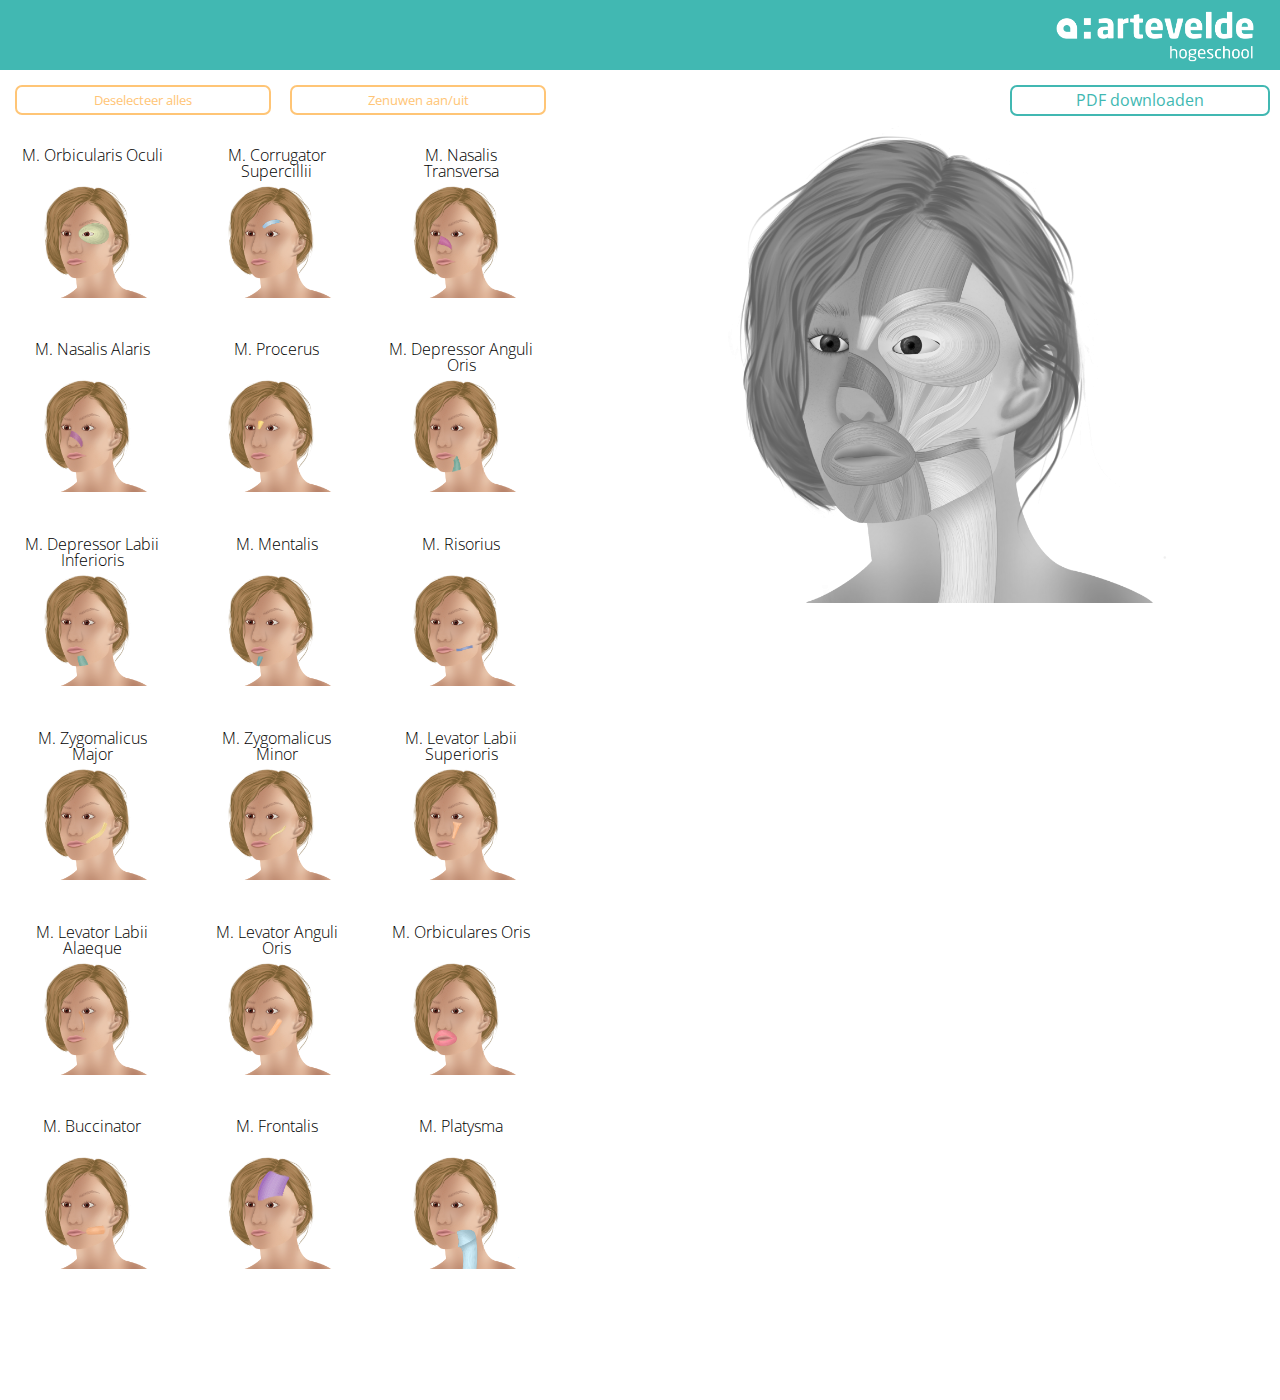
==== index.html @ 973026a9 "initial commit" ====
<!DOCTYPE html>
<html>

<head>
    <meta charset="utf-8">
    <meta name="description" content="tekst" />
    <title>Anatomie van het gezicht</title>
    <link rel="stylesheet" type="text/css" href="css/reset.css">
    <link rel="stylesheet" type="text/css" href="css/styles.css">
    <link rel="icon" href="favicon.ico">
    <meta name="viewport" content="width=device-width, initial-scale=1">


</head>

<body>
    <div class="header">
        <img src="images/artevelde.png">
    </div>
    <div class="sechead">
        <button onclick="shownavigation()" class="shownav">Selecteer een spier</button>
        <button onclick="showimage()" class="showim">bekijk afbeelding</button>
        <button onclick="toggleoff(this)" class="deskonly">Deselecteer alles</button>
        <button onclick="shownerve()" class="deskonly">Zenuwen aan/uit</button>
        <a href="files/anatomiegezicht.pdf" download="Anatomiegezicht.pdf" class="download">PDF downloaden</a>
    </div>
    <div class="wrapper">

        <input type="checkbox" id="orbicularisoculi" value="orbicularisoculi">
        <label class="fig" for="orbicularisoculi">
            <img src="images/Versie_6.png">
            <img src="images/orbicularisoculi.png">
            <p>M.&nbsp;Orbicularis Oculi</p>
        </label>

        <input type="checkbox" id="corrugator" value="corrugator">
        <label class="fig" for="corrugator">
            <img src="images/Versie_6.png">
            <img src="images/corrugatorsuper.png">
            <p>M.&nbsp;Corrugator Supercillii</p>
        </label>

        <input type="checkbox" id="nasalistransvera" value="nasalistransvera">
        <label class="fig" for="nasalistransvera">
            <img src="images/Versie_6.png">
            <img src="images/nasalistransversa.png">
            <p>M.&nbsp;Nasalis Transversa</p>
        </label>

        <input type="checkbox" id="nasalisalaris" value="nasalisalaris">
        <label class="fig" for="nasalisalaris">
            <img src="images/Versie_6.png">
            <img src="images/nasalisalaris.png">
            <p>M.&nbsp;Nasalis Alaris</p>
        </label>

        <input type="checkbox" id="procerus" value="procerus">
        <label class="fig" for="procerus">
            <img src="images/Versie_6.png">
            <img src="images/procerus.png">
            <p>M.&nbsp;Procerus</p>
        </label>

        <input type="checkbox" id="depresooranguli" value="depresooranguli">
        <label class="fig" for="depresooranguli">
            <img src="images/Versie_6.png">
            <img src="images/depressoranguli.png">
            <p>M.&nbsp;Depressor&nbsp;Anguli Oris</p>
        </label>

        <input type="checkbox" id="depressorlabii" value="depressorlabii">
        <label class="fig" for="depressorlabii">
            <img src="images/Versie_6.png">
            <img src="images/depressorlabii.png">
            <p>M.&nbsp;Depressor&nbsp;Labii Inferioris</p>
        </label>

        <input type="checkbox" id="mentalis" value="mentalis">
        <label class="fig" for="mentalis">
            <img src="images/Versie_6.png">
            <img src="images/mentalis.png">
            <p>M.&nbsp;Mentalis</p>
        </label>

        <input type="checkbox" id="risorius" value="risorius">
        <label class="fig" for="risorius">
            <img src="images/Versie_6.png">
            <img src="images/risorius.png">
            <p>M.&nbsp;Risorius</p>
        </label>

        <input type="checkbox" id="zygomalicusmajor" value="zygomalicusmajor">
        <label class="fig" for="zygomalicusmajor">
            <img src="images/Versie_6.png">
            <img src="images/zygomalicusmajor.png">
            <p>M.&nbsp;Zygomalicus Major</p>
        </label>

        <input type="checkbox" id="zygomalicusminor" value="zygomalicusminor">
        <label class="fig" for="zygomalicusminor">
            <img src="images/Versie_6.png">
            <img src="images/zygomalicus.png">
            <p>M.&nbsp;Zygomalicus Minor</p>
        </label>

        <input type="checkbox" id="levatorlabiisup" value="levatorlabiisup">
        <label class="fig" for="levatorlabiisup">
            <img src="images/Versie_6.png">
            <img src="images/levatorlabiisup.png">
            <p>M.&nbsp;Levator&nbsp;Labii Superioris</p>
        </label>


        <input type="checkbox" id="levatorlabiialae" value="levatorlabiialae">
        <label class="fig" for="levatorlabiialae">
            <img src="images/Versie_6.png">
            <img src="images/levatorlabiialae.png">
            <p>M.&nbsp;Levator&nbsp;Labii Alaeque</p>
        </label>

        <input type="checkbox" id="levatoranguli" value="levatoranguli">
        <label class="fig" for="levatoranguli">
            <img src="images/Versie_6.png">
            <img src="images/levatorangulioris.png">
            <p>M.&nbsp;Levator&nbsp;Anguli Oris</p>
        </label>

        <input type="checkbox" id="orbicularisoris" value="orbicularisoris">
        <label class="fig" for="orbicularisoris">
            <img src="images/Versie_6.png">
            <img src="images/orbicularesoris.png">
            <p>M.&nbsp;Orbiculares Oris</p>
        </label>

        <input type="checkbox" id="buccinator" value="buccinator">
        <label class="fig" for="buccinator">
            <img src="images/Versie_6.png">
            <img src="images/buccinator.png">
            <p>M.&nbsp;Buccinator</p>
        </label>

        <input type="checkbox" id="frontalis" value="frontalis">
        <label class="fig" for="frontalis">
            <img src="images/Versie_6.png">
            <img src="images/frontalis.png">
            <p>M.&nbsp;Frontalis</p>
        </label>

        <input type="checkbox" id="platysma2" value="platysma2">
        <label class="fig" for="platysma2">
            <img src="images/Versie_6.png">
            <img src="images/platysma2.png">
            <p>M.&nbsp;Platysma</p>
        </label>

    

        <div id="middle" class="clearfix">
            <figure>
                <img class="im1" src="images/Versie_6.png">
                <img class="im2" src="images/buccinator.png">
                <img class="im3" src="images/levatorangulioris.png">
                <img class="im4" src="images/zygomalicus.png">
                <img class="im5" src="images/zygomalicusmajor.png">
                <img class="im7" src="images/platysma2.png">
                <img class="im8" src="images/risorius.png">
                <img class="im9" src="images/nasalistransversa.png">
                <img class="im10" src="images/nasalisalaris.png">
                <img class="im11" src="images/frontalis.png">
                <img class="im12" src="images/mentalis.png">
                <img class="im13" src="images/depressorlabii.png">
                <img class="im14" src="images/depressoranguli.png">
                <img class="im15" src="images/levatorlabiisup.png">
                <img class="im16" src="images/levatorlabiialae.png">
                <img class="im17" src="images/procerus.png">
                <img class="im18" src="images/corrugatorsuper.png">
                <img class="im19" src="images/orbicularisoculi.png">
                <img class="im20" src="images/orbicularesoris.png">
                <img class="im21 pijl" src="images/Buccinator.gif">
                <img class="im22 pijl" src="images/levatorangulioris.gif">
                <img class="im23 pijl" src="images/zygomalicusminor.gif">
                <img class="im24 pijl" src="images/zygomalicusmajor.gif">
                <img class="im25 pijl" src="images/Platysma.gif">
                <img class="im26 pijl" src="images/risorius.gif">
                <img class="im27 pijl" src="images/nasalistransversa.gif">
                <img class="im28 pijl" src="images/nasalisalaris.gif">
                <img class="im29 pijl" src="images/frontalis.gif">
                <img class="im30 pijl" src="images/mentalis.gif">
                <img class="im31 pijl" src="images/depressorlabiiinferioris.gif">
                <img class="im32 pijl" src="images/depressorangulioris.gif">
                <img class="im33 pijl" src="images/levatorlabiisuperioris.gif">
                <img class="im34 pijl" src="images/levatorlabiialaeque.gif">
                <img class="im35 pijl" src="images/procerus.gif">
                <img class="im36 pijl" src="images/corrugator.gif">
                <img class="im37 pijl" src="images/orbicularisoculi.gif">
                <img class="im38 pijl" src="images/orbicularesoris.gif">
                <img class="im40" src="images/haar.png">
                <img class="im42" src="images/zenuwen.png">
            </figure>
            <div class="tekst buccinator">
                <h2>M. Buccinator</h2>
                <p>Zorgt voor spanning in de wang, drukt de wang tegen de tanden; trekt de mondhoek lichtjes naar opzij.</p>
            </div>
            <div class="tekst levatoranguli">
                <h2>M. Levator Anguli Oris</h2>
                <p>Trekt de mondhoek naar boven; vormt mee de neus-lipplooi. </p>
            </div>
            <div class="tekst zygomalicusminor">
                <h2>M. Zygomalicus Minor</h2>
                <p>Trekt de bovenlip naar opzij en omhoog
                    (= glimlach).
                </p>
            </div>
            <div class="tekst zygomalicusmajor">
                <h2>M. Zygomalicus Major</h2>
                <p>Trekt de mondhoek naar opzij en omhoog
                    (= glimlach).
                </p>
            </div>

            <div class="tekst platysma2">
                <h2>M. Platysma</h2>
                <p>Trekt onderlip en mondhoek naar beneden. Vormt bij samentrekken plooien in de hals. </p>
            </div>
            <div class="tekst risorius">
                <h2>M. Risorius</h2>
                <p>Trekt de mondhoek naar opzij.</p>
            </div>
            <div class="tekst nasalistransvera">
                <h2>M. Nasalis Transversa</h2>
                <p>Drukt de neusopening dicht.</p>
            </div>
            <div class="tekst nasalisalaris">
                <h2>M. Nasalis Alaris</h2>
                <p>Trekt de neusvleugel open; opent het neusgat.</p>
            </div>
            <div class="tekst frontalis">
                <h2>M. Frontalis</h2>
                <p>Trekt de wenkbrauw en het voorhoofd op.
                    Vormt bij samentrekken rimpels op het voorhoofd.
                </p>
            </div>
            <div class="tekst mentalis">
                <h2>M. Mentalis</h2>
                <p>Beweegt de onderlip naar boven en naar voor (=pruillip); vormt bij samentrekken kuiltjes in de kin. </p>
            </div>
            <div class="tekst depressorlabii">
                <h2>M. Depressor Labii Inferioris</h2>
                <p>Trekt de onderlip naar beneden en opzij.</p>
            </div>
            <div class="tekst depresooranguli">
                <h2>M. Depressor Anguli Oris</h2>
                <p>Trekt de mondhoek naar beneden en opzij.</p>
            </div>
            <div class="tekst levatorlabiisup">
                <h2>M. Levator Labii Superioris</h2>
                <p>Trekt de bovenlip naar boven; vormt mee de neus-lipplooi.</p>
            </div>
            <div class="tekst levatorlabiialae">
                <h2>M. Levator Labii Alaeque</h2>
                <p>Trekt de bovenlip en neusvleugels naar boven; verruimt de neusopening.</p>
            </div>
            <div class="tekst procerus">
                <h2>M. Procerus</h2>
                <p>Trekt de binnenzijde van de wenkbrauw naar beneden (= fronsen). </p>
            </div>
            <div class="tekst corrugator">
                <h2>M. Corrugator Supercillii</h2>
                <p>Trekt het middendeel van de wenkbrauw naar het midden en naar beneden toe
                    (= fronsen).
                </p>
            </div>
            <div class="tekst orbicularisoculi">
                <h2>M. Orbicularis Oculi</h2>
                <p>Sluit het oog; opent het traanzakje</p>
            </div>
            <div class="tekst orbicularisoris">
                <h2>M. Orbiculares Oris</h2>
                <p>Sluit de lippen; beweegt de boven- en onderlip naar voor (= tuiten).</p>
            </div>
            
        </div>
        
    </div>
    
    <script src="js/main.js"></script>
</body>

</html>
---- css/styles.css ----
@import url('https://fonts.googleapis.com/css2?family=Open+Sans:wght@300;500&display=swap');

* {
    font-family: 'Open Sans', sans-serif;
    overflow-x: hidden;

}

label p {
    font-size: 1em;
    font-weight: lighter;
    overflow-y: hidden;
    height: 30%;
}

input[type="checkbox"] {
    position: absolute;
    visibility: hidden;
}

label {
    width: 18%;
    height: 9vw;
    position: relative;
    float: left;
    padding: 3%;
    text-align: center
}

label img {
    width: 80%;
    position: absolute;
    padding-top: -0px;
    left: 10%;
}
h2{
    border-top-right-radius: 10px;
    border-top-left-radius: 10px;
    
}

#middle figure img {
    filter: grayscale(100)
}

.wrapper {
    width: 45vw;
}

#middle figure {
    position: relative;
    right: 10%;
    z-index: -2;
    top: 0% !important;
    height: 50vw;
}

.sechead {
    width: 100%;
    margin-bottom: 20px;
}

label {
    overflow: hidden;
    border: 3px solid white;
    cursor: pointer;
    border-radius: 15px;
    transition: transform 0.2s ease;
}

.header img {
    float: right;
    width: 250px;
    padding-right: 15px;
    margin-top: -30px
}

label img {
    transition: all 0.2s ease;
}

label:hover img {
    transform: scale(1.1);
    z-index: 10;
}

#middle img[style*="filter: grayscale(100%)"] {
    opacity: 0.2;
}

#middle {
    width: 45%;
    overflow: hidden;
    position: absolute;
    right: 0;
    top: 3%;
}

#middle figure img {
    width: 100%;
    position: absolute;
}

.header {
    background: #41B8B2;
    width: 100%;
    padding: 15px;
    z-index: 999;
    height: 40px
}

button,
a.download {
    height: 30px;
    background: white;
    color: #FFC576;
    border: 2px solid #FFC576;
    border-radius: 7px;
    transition: all 0.3s ease;
    width: 20%;
    margin-left: 15px;
    cursor: pointer;
    text-decoration: none;
    text-align: center;
    z-index: 9999999;
    overflow-y: hidden;
    margin-top: 15px;
}

button:hover {
    background: #FFC576;
    color: black;
}

.wrapper {
    margin-top: 20px;
}

.fig:hover ~ #middle figure img {
    opacity: 0.3;
    filter: grayscale(100)
}

#middle figure img {
    transition: all 0.2s ease;
}

input:checked + label {
    background: #FFC576
}

label[for="buccinator"]:hover ~ #middle figure .im2,
input[value="buccinator"]:focus ~ #middle figure .im2 {
    opacity: 0.75;
    filter: grayscale(0);
    z-index: 8;
}

label[for="levatoranguli"]:hover ~ #middle figure .im3,
input[value="levatoranguli"]:focus ~ #middle figure .im3 {
    opacity: 0.75;
    filter: grayscale(0);
    z-index: 8;
}

label[for="zygomalicusminor"]:hover ~ #middle figure .im4,
input[value="zygomalicusminor"]:focus ~ #middle figure .im4 {
    opacity: 0.75;
    filter: grayscale(0);
    z-index: 8;
}

label[for="zygomalicusmajor"]:hover ~ #middle figure .im5,
input[value="zygomalicusmajor"]:focus ~ #middle figure .im5 {
    opacity: 0.75;
    filter: grayscale(0);
    z-index: 8;
}

label[for="platysma2"]:hover ~ #middle figure .im7,
label[for="platysma2"]:hover ~ #middle figure .im6,
input[value="platysma2"]:focus ~ #middle figure .im7,
input[value="platysma2"]:focus ~ #middle figure .im6 {
    opacity: 0.75;
    filter: grayscale(0);
    z-index: 8;
}

label[for="risorius"]:hover ~ #middle figure .im8,
input[value="risorius"]:focus ~ #middle figure .im8 {
    opacity: 0.75;
    filter: grayscale(0);
    z-index: 8;
}

label[for="nasalistransvera"]:hover ~ #middle figure .im9,
input[value="nasalistransvera"]:focus ~ #middle figure .im9 {
    opacity: 0.75;
    filter: grayscale(0);
    z-index: 8;
}

label[for="nasalisalaris"]:hover ~ #middle figure .im10,
input[value="nasalisalaris"]:focus ~ #middle figure .im10 {
    opacity: 0.75;
    filter: grayscale(0);
    z-index: 8;
}

label[for="frontalis"]:hover ~ #middle figure .im11,
input[value="frontalis"]:focus ~ #middle figure .im11 {
    opacity: 0.75;
    filter: grayscale(0);
    z-index: 8;
}

label[for="mentalis"]:hover ~ #middle figure .im12,
input[value="mentalis"]:focus ~ #middle figure .im12 {
    opacity: 0.75;
    filter: grayscale(0);
    z-index: 8;
}

label[for="depressorlabii"]:hover ~ #middle figure .im13,
input[value="depressorlabii"]:focus ~ #middle figure .im13 {
    opacity: 0.75;
    filter: grayscale(0);
    z-index: 8;
}

label[for="depresooranguli"]:hover ~ #middle figure .im14,
input[value="depresooranguli"]:focus ~ #middle figure .im14 {
    opacity: 0.75;
    filter: grayscale(0);
    z-index: 8;
}

label[for="musculusdep"]:hover ~ #middle figure .im211,
input[value="musculusdep"]:focus ~ #middle figure .im211 {
    opacity: 0.6;
    filter: grayscale(0);
    z-index: 8;
}

label[for="levatorlabiisup"]:hover ~ #middle figure .im15,
input[value="levatorlabiisup"]:focus ~ #middle figure .im15 {
    opacity: 0.6;
    filter: grayscale(0);
    z-index: 8;
}

label[for="levatorlabiialae"]:hover ~ #middle figure .im16,
input[value="levatorlabiialae"]:focus ~ #middle figure .im16 {
    opacity: 0.75;
    filter: grayscale(0);
    z-index: 8;
}

label[for="procerus"]:hover ~ #middle figure .im17,
input[value="procerus"]:focus ~ #middle figure .im17 {
    opacity: 0.75;
    filter: grayscale(0);
    z-index: 8;
}

label[for="corrugator"]:hover ~ #middle figure .im18,
input[value="corrugator"]:focus ~ #middle figure .im18 {
    opacity: 0.75;
    filter: grayscale(0);
    z-index: 8;
}

label[for="orbicularisoculi"]:hover ~ #middle figure .im19,
input[value="orbicularisoculi"]:focus ~ #middle figure .im19 {
    opacity: 0.75;
    filter: grayscale(0);
    z-index: 8;
}

label[for="orbicularisoris"]:hover ~ #middle figure .im20,
input[value="orbicularisoris"]:focus ~ #middle figure .im20 {
    opacity: 0.75;
    filter: grayscale(0);
    z-index: 8;
}

.pijl {
    display: none;
    z-index: 88
}

input[value="buccinator"]:checked ~ #middle figure .im2 {
    opacity: 1 !important;
    z-index: 8 !important;
    filter: grayscale(0) !important;
}

input[value="buccinator"]:checked ~ #middle figure .im21 {
    display: block;
}

input[value="levatoranguli"]:checked ~ #middle figure .im3 {
    opacity: 1 !important;
    z-index: 8 !important;
    filter: grayscale(0) !important;
}

input[value="levatoranguli"]:checked ~ #middle figure .im22 {
    display: block
}

input[value="zygomalicusminor"]:checked ~ #middle figure .im4 {
    opacity: 1 !important;
    z-index: 8 !important;
    filter: grayscale(0) !important;
}

input[value="zygomalicusminor"]:checked ~ #middle figure .im23 {
    display: block
}

input[value="zygomalicusmajor"]:checked ~ #middle figure .im5 {
    opacity: 1 !important;
    z-index: 8 !important;
    filter: grayscale(0) !important;
}

input[value="musculusdep"]:checked ~ #middle figure .im211 {
    opacity: 1 !important;
    z-index: 8 !important;
    filter: grayscale(0) !important;
}

input[value="zygomalicusmajor"]:checked ~ #middle figure .im24 {
    display: block
}

input[value="musculusdep"]:checked ~ #middle figure .im39 {
    display: block
}

input[value="platysma2"]:checked ~ #middle figure .im7,
input[value="platysma2"]:checked ~ #middle figure .im6 {
    opacity: 1 !important;
    z-index: 8 !important;
    filter: grayscale(0) !important;
}

input[value="platysma2"]:checked ~ #middle figure .im25 {
    display: block
}

input[value="risorius"]:checked ~ #middle figure .im8 {
    opacity: 1 !important;
    z-index: 8 !important;
    filter: grayscale(0) !important;
}

input[value="risorius"]:checked ~ #middle figure .im26 {
    display: block
}

input[value="nasalistransvera"]:checked ~ #middle figure .im9 {
    opacity: 1 !important;
    z-index: 8 !important;
    filter: grayscale(0) !important;
}

input[value="nasalistransvera"]:checked ~ #middle figure .im27 {
    display: block
}

input[value="nasalisalaris"]:checked ~ #middle figure .im10 {
    opacity: 1 !important;
    z-index: 8 !important;
    filter: grayscale(0) !important;
}

input[value="nasalisalaris"]:checked ~ #middle figure .im28 {
    display: block
}

input[value="frontalis"]:checked ~ #middle figure .im11 {
    opacity: 1 !important;
    z-index: 8 !important;
    filter: grayscale(0) !important;
}

input[value="frontalis"]:checked ~ #middle figure .im29 {
    display: block
}

input[value="mentalis"]:checked ~ #middle figure .im12 {
    opacity: 1 !important;
    z-index: 8 !important;
    filter: grayscale(0) !important;
}

input[value="mentalis"]:checked ~ #middle figure .im30 {
    display: block
}

input[value="depressorlabii"]:checked ~ #middle figure .im13 {
    opacity: 1 !important;
    z-index: 8 !important;
    filter: grayscale(0) !important;
}

input[value="depressorlabii"]:checked ~ #middle figure .im31 {
    display: block
}

input[value="depresooranguli"]:checked ~ #middle figure .im14 {
    opacity: 1 !important;
    z-index: 8 !important;
    filter: grayscale(0) !important;
}

input[value="depresooranguli"]:checked ~ #middle figure .im32 {
    display: block
}

input[value="levatorlabiisup"]:checked ~ #middle figure .im15 {
    opacity: 1 !important;
    z-index: 8 !important;
    filter: grayscale(0) !important;
}

input[value="levatorlabiisup"]:checked ~ #middle figure .im33 {
    display: block
}

input[value="levatorlabiialae"]:checked ~ #middle figure .im16 {
    opacity: 1 !important;
    z-index: 8 !important;
    filter: grayscale(0) !important;
}

input[value="levatorlabiialae"]:checked ~ #middle figure .im34 {
    display: block
}

input[value="procerus"]:checked ~ #middle figure .im17 {
    opacity: 1 !important;
    z-index: 8 !important;
    filter: grayscale(0) !important;
}

input[value="procerus"]:checked ~ #middle figure .im35 {
    display: block
}

input[value="corrugator"]:checked ~ #middle figure .im18 {
    opacity: 1 !important;
    z-index: 8 !important;
    filter: grayscale(0) !important;
}

input[value="corrugator"]:checked ~ #middle figure .im36 {
    display: block
}

input[value="orbicularisoculi"]:checked ~ #middle figure .im19 {
    opacity: 1 !important;
    z-index: 8 !important;
    filter: grayscale(0) !important;
}

input[value="orbicularisoculi"]:checked ~ #middle figure .im37 {
    display: block
}

input[value="orbicularisoris"]:checked ~ #middle figure .im20 {
    opacity: 1 !important;
    z-index: 8 !important;
    filter: grayscale(0) !important;
}

.im42 {
    display: none;
}

input[value="orbicularisoris"]:checked ~ #middle figure .im38 {
    display: block
}

.download {
    color: #41B8B2 !important;
    border-color: #41B8B2 !important;
    float: right;
    position: absolute;
    right: 10px;
    width: 15%;
    padding-top: 5px;
    padding-bottom: 22px;
    height: 0px !important;

}

.download:hover {
    color: black !important;
    background: #41B8B2 !important;
}

.tekst {
    width: 80%;
    display: block;
    position: relative;
    top: 90%;
    float: left;
    line-height: 1.3;
    background: white;
    margin-bottom: 20px;
    margin: 20px;
    display: none;
    border-radius: 15px;
    border: 2px solid #FFC576;
}

h2 {
    font-size: 2em;
    font-weight: lighter;
    padding-bottom: 20px;
    background: #FFC576;
    color: #777;
    padding: 20px;
}

.tekst p {
    padding: 20px;
}

input[value="buccinator"]:checked ~ #middle .buccinator {
    display: block;
}

input[value="levatoranguli"]:checked ~ #middle .levatoranguli {
    display: block;
}

input[value="zygomalicusminor"]:checked ~ #middle .zygomalicusminor {
    display: block;
}

input[value="zygomalicusmajor"]:checked ~ #middle .zygomalicusmajor {
    display: block;
}

input[value="platysma"]:checked ~ #middle .platysma {
    display: block;
}

input[value="platysma2"]:checked ~ #middle .platysma2 {
    display: block;
}

input[value="risorius"]:checked ~ #middle .risorius {
    display: block;
}

input[value="nasalistransvera"]:checked ~ #middle .nasalistransvera {
    display: block;
}

input[value="nasalisalaris"]:checked ~ #middle .nasalisalaris {
    display: block;
}

input[value="frontalis"]:checked ~ #middle .frontalis {
    display: block;
}

input[value="mentalis"]:checked ~ #middle .mentalis {
    display: block;
}

input[value="depressorlabii"]:checked ~ #middle .depressorlabii {
    display: block;
}

input[value="depresooranguli"]:checked ~ #middle .depresooranguli {
    display: block;
}

input[value="levatorlabiisup"]:checked ~ #middle .levatorlabiisup {
    display: block;
}

input[value="levatorlabiialae"]:checked ~ #middle .levatorlabiialae {
    display: block;
}

input[value="procerus"]:checked ~ #middle .procerus {
    display: block;
}

input[value="corrugator"]:checked ~ #middle .corrugator {
    display: block;
}

input[value="orbicularisoculi"]:checked ~ #middle .orbicularisoculi {
    display: block;
}

input[value="orbicularisoris"]:checked ~ #middle .orbicularisoris {
    display: block;
}

input[value="musculusdep"]:checked ~ #middle .musculusdep {
    display: block;
}

.shownav,
.showim {
    display: none;
}
@media only screen and (max-width: 1500px) {
    label{
        width: 25%;
        height: 12vw;
    }
    
}
label p{
    margin-top: -8px;
}
@media only screen and (max-width: 1000px) {
    label{
        width: 40%;
    }
    label img{
        width: 66%;
    }
}
@media only screen and (max-width: 800px) {
    * {
        overflow: visible;
    }

    .header img {
        float: right;
        width: 250px;
        padding-right: 15px
    }

    button,
    a.download {
        width: 90%;
        display: block;
        float: none;
        left: 0px;
        margin-bottom: 4px;
        margin-top: 4px;
    }
    #middle{
        top: -2%;
        overflow: none;
    }
    .deskonly,
    a {
        display: none;
    }

    .wrapper {
        background: white;
        width: 100%;
        min-height: 100vh;
        position: absolute;
        left: -100%;
        transition: all 0.2s ease;
    }

    #middle {
        width: 100%;
        z-index: -5;
        display: block;
        left: 100%;
        transition: all 0.2s ease;
    }

    .tekst {
        width: 85%
    }

    .shownav {
        display: inline;
    }
    label img{
        width: 90%;
        margin-top: 8px;
    }
    label p{
        overflow: visible;
    }
    label{
        width: 40%;
        height: 39vw;
        
    }
    #middle figure{
        height: 50vh;
    }
    
}
footer{
    width: 100%;
    padding: 20px;
    background-color: #41B8B2;
    position: absolute;
    bottom: 0
}
footer{
        width: 100%;
        left: 0
        
    }
    .wrapper, #middle{
    padding-bottom: 100px
}


@media only screen and (min-width: 800px) {

    .shownav,
    .showim {
        display: none;
    }
}

.clearfix:after {
    visibility: hidden;
    display: block;
    font-size: 0;
    content: " ";
    clear: both;
    height: 0;
}

.clearfix {
    display: inline-block;
}

/* start commented backslash hack \*/
* html .clearfix {
    height: 1%;
}

.clearfix {
    display: block;
}
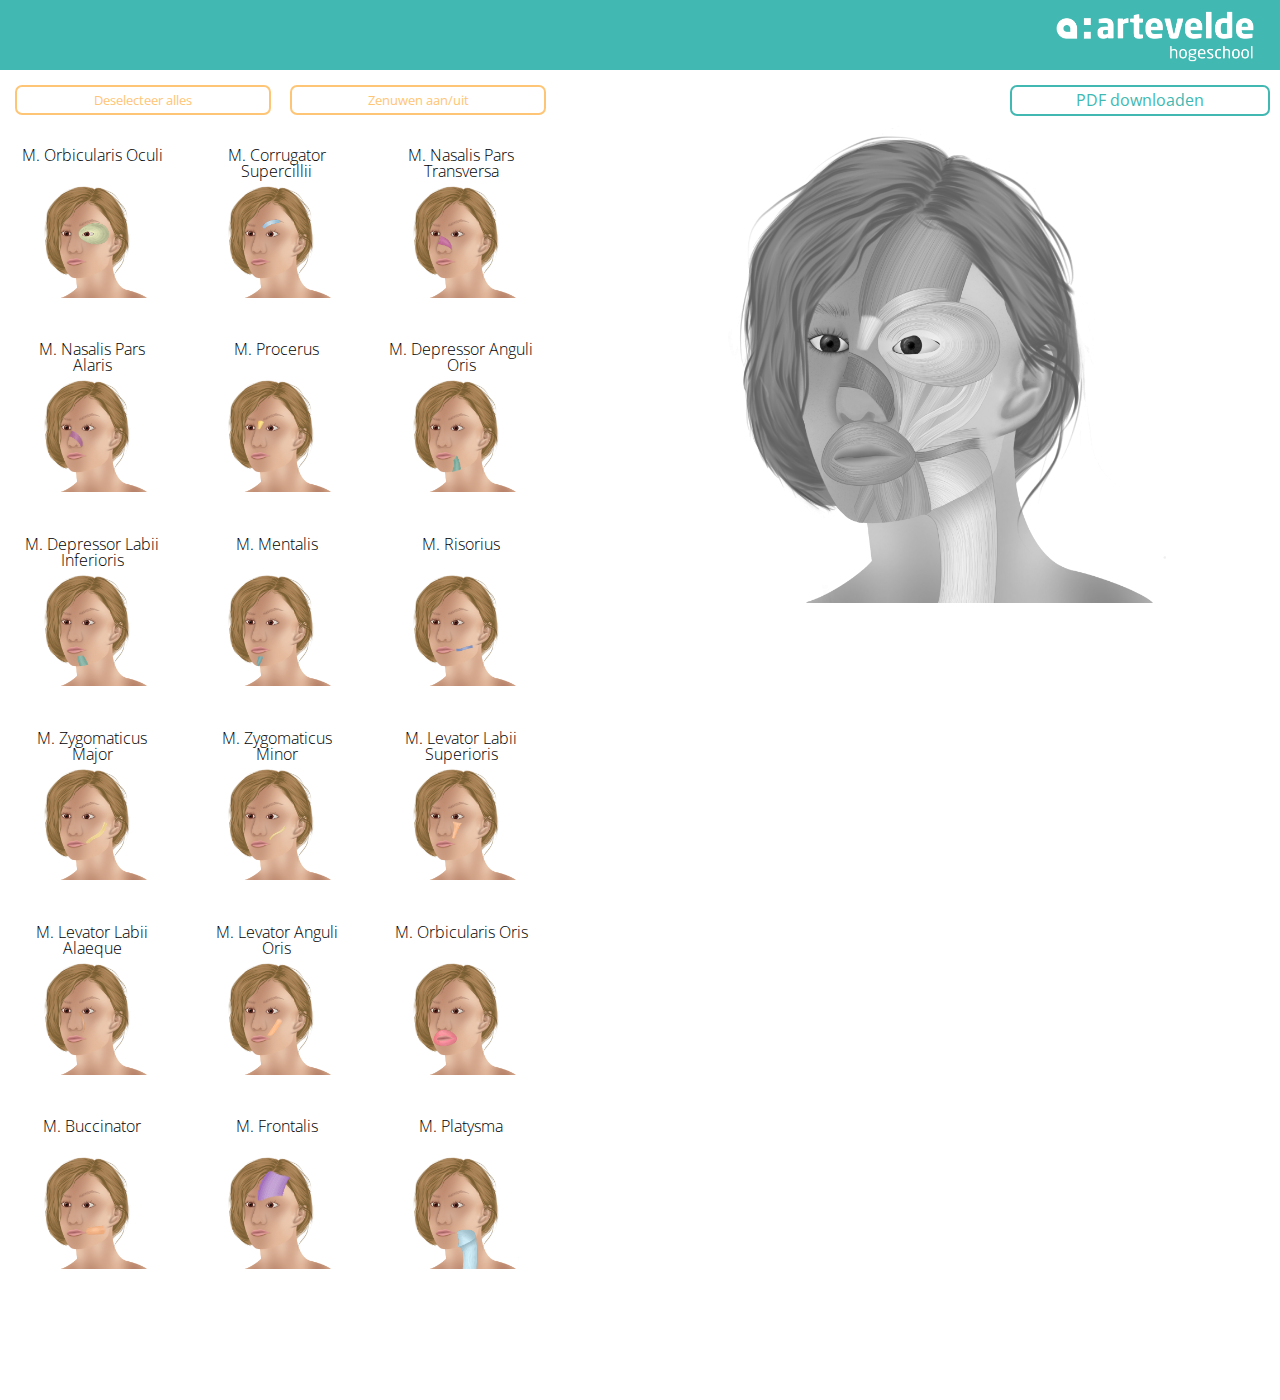
==== commit 6e4c61c8: "update" ====
--- a/index.html
+++ b/index.html
@@ -44,14 +44,14 @@
         <label class="fig" for="nasalistransvera">
             <img src="images/Versie_6.png">
             <img src="images/nasalistransversa.png">
-            <p>M.&nbsp;Nasalis Transversa</p>
+            <p>M.&nbsp;Nasalis&nbsp;Pars Transversa</p>
         </label>
 
         <input type="checkbox" id="nasalisalaris" value="nasalisalaris">
         <label class="fig" for="nasalisalaris">
             <img src="images/Versie_6.png">
             <img src="images/nasalisalaris.png">
-            <p>M.&nbsp;Nasalis Alaris</p>
+            <p>M.&nbsp;Nasalis&nbsp;Pars Alaris</p>
         </label>
 
         <input type="checkbox" id="procerus" value="procerus">
@@ -93,14 +93,14 @@
         <label class="fig" for="zygomalicusmajor">
             <img src="images/Versie_6.png">
             <img src="images/zygomalicusmajor.png">
-            <p>M.&nbsp;Zygomalicus Major</p>
+            <p>M.&nbsp;Zygomaticus Major</p>
         </label>
 
         <input type="checkbox" id="zygomalicusminor" value="zygomalicusminor">
         <label class="fig" for="zygomalicusminor">
             <img src="images/Versie_6.png">
             <img src="images/zygomalicus.png">
-            <p>M.&nbsp;Zygomalicus Minor</p>
+            <p>M.&nbsp;Zygomaticus Minor</p>
         </label>
 
         <input type="checkbox" id="levatorlabiisup" value="levatorlabiisup">
@@ -129,7 +129,7 @@
         <label class="fig" for="orbicularisoris">
             <img src="images/Versie_6.png">
             <img src="images/orbicularesoris.png">
-            <p>M.&nbsp;Orbiculares Oris</p>
+            <p>M.&nbsp;Orbicularis Oris</p>
         </label>
 
         <input type="checkbox" id="buccinator" value="buccinator">
@@ -286,4 +286,4 @@
     <script src="js/main.js"></script>
 </body>
 
-</html>+</html>
--- a/css/styles.css
+++ b/css/styles.css
@@ -698,7 +698,7 @@
         
     }
     #middle figure{
-        height: 50vh;
+        height: 80vh;
     }
     
 }
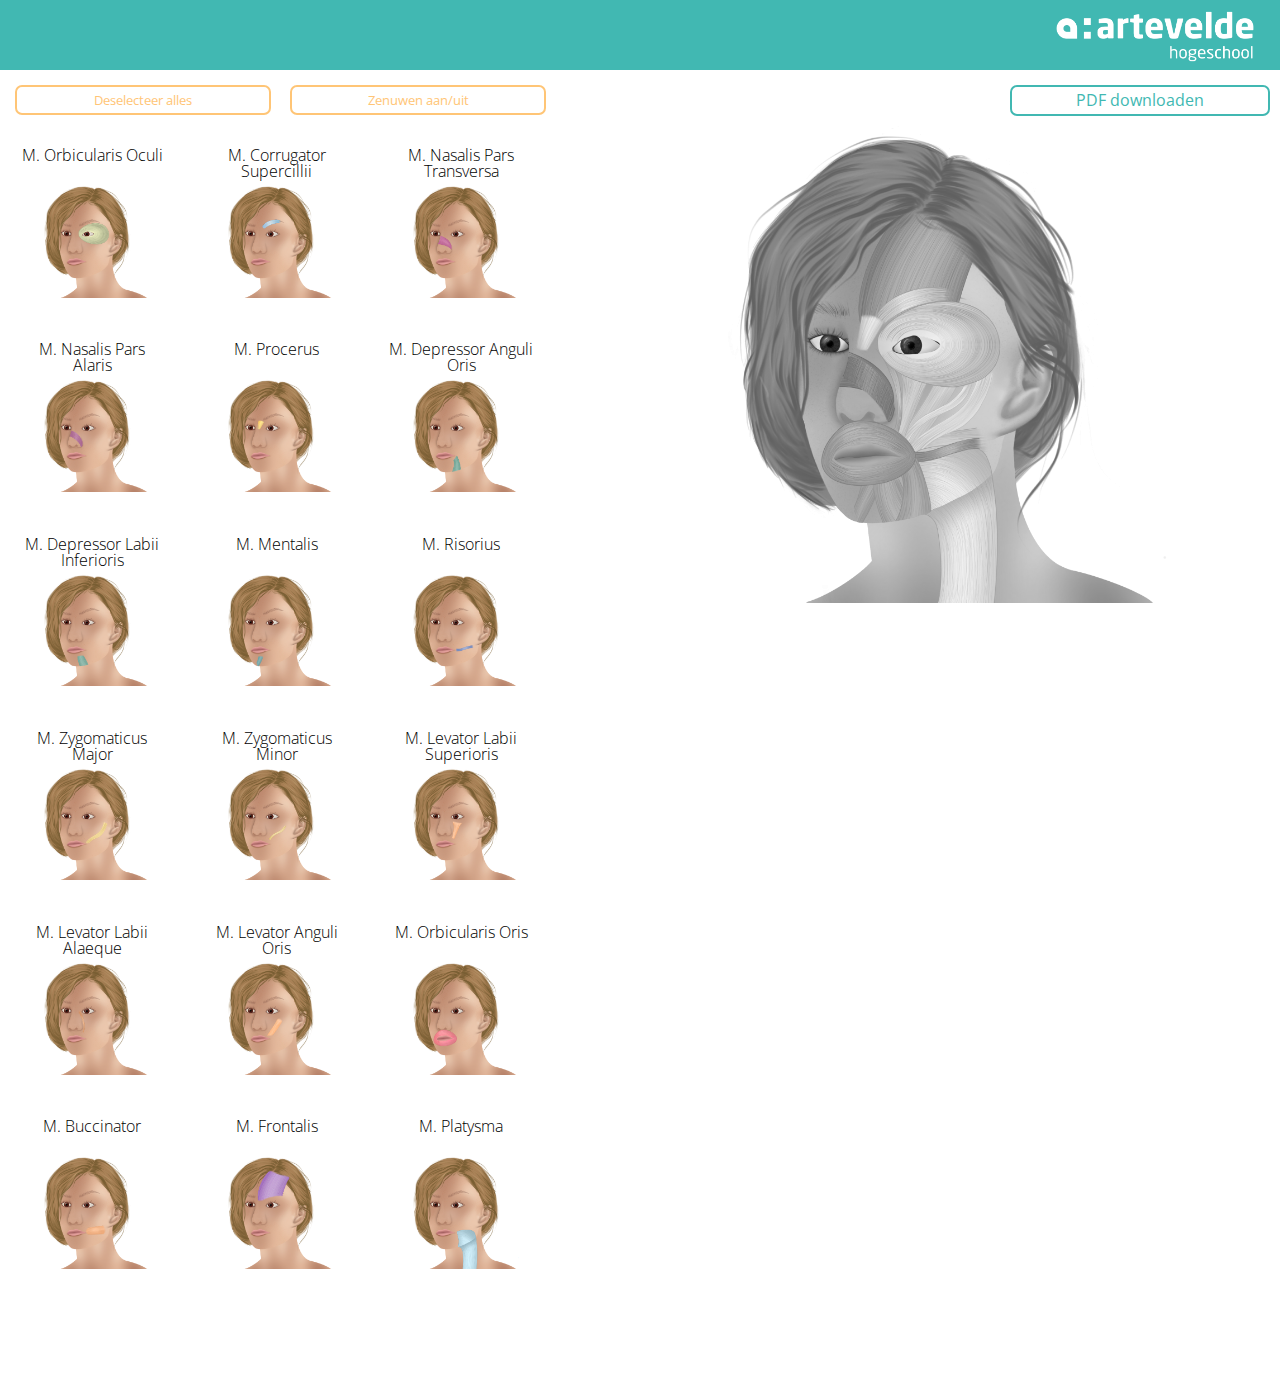
==== commit 055475bd: "typo's" ====
--- a/index.html
+++ b/index.html
@@ -206,13 +206,13 @@
                 <p>Trekt de mondhoek naar boven; vormt mee de neus-lipplooi. </p>
             </div>
             <div class="tekst zygomalicusminor">
-                <h2>M. Zygomalicus Minor</h2>
+                <h2>M. Zygomaticus Minor</h2>
                 <p>Trekt de bovenlip naar opzij en omhoog
                     (= glimlach).
                 </p>
             </div>
             <div class="tekst zygomalicusmajor">
-                <h2>M. Zygomalicus Major</h2>
+                <h2>M. Zygomaticus Major</h2>
                 <p>Trekt de mondhoek naar opzij en omhoog
                     (= glimlach).
                 </p>
@@ -227,11 +227,11 @@
                 <p>Trekt de mondhoek naar opzij.</p>
             </div>
             <div class="tekst nasalistransvera">
-                <h2>M. Nasalis Transversa</h2>
+                <h2>M. Nasalis Pars Transversa</h2>
                 <p>Drukt de neusopening dicht.</p>
             </div>
             <div class="tekst nasalisalaris">
-                <h2>M. Nasalis Alaris</h2>
+                <h2>M. Nasalis Pars Alaris</h2>
                 <p>Trekt de neusvleugel open; opent het neusgat.</p>
             </div>
             <div class="tekst frontalis">
@@ -275,7 +275,7 @@
                 <p>Sluit het oog; opent het traanzakje</p>
             </div>
             <div class="tekst orbicularisoris">
-                <h2>M. Orbiculares Oris</h2>
+                <h2>M. Orbicularis Oris</h2>
                 <p>Sluit de lippen; beweegt de boven- en onderlip naar voor (= tuiten).</p>
             </div>
             
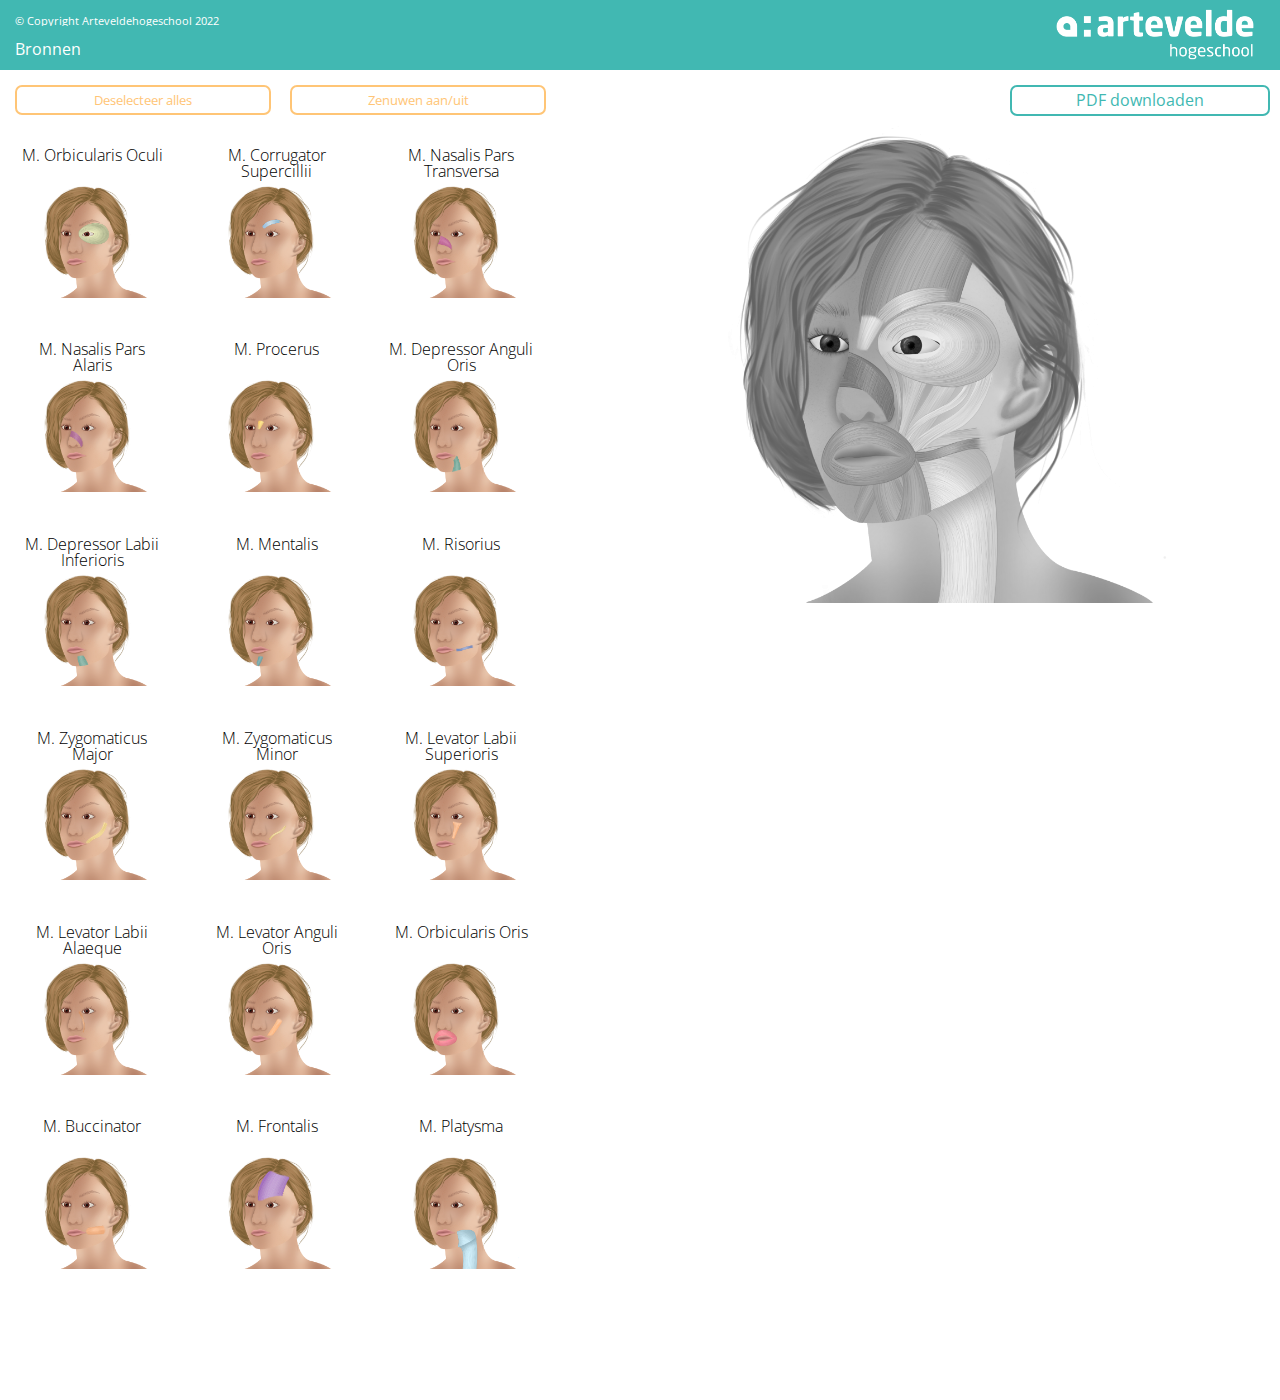
==== commit 663fec1b: "final edits" ====
--- a/index.html
+++ b/index.html
@@ -1,289 +1,291 @@
 <!DOCTYPE html>
 <html>
 
-<head>
-    <meta charset="utf-8">
-    <meta name="description" content="tekst" />
-    <title>Anatomie van het gezicht</title>
-    <link rel="stylesheet" type="text/css" href="css/reset.css">
-    <link rel="stylesheet" type="text/css" href="css/styles.css">
-    <link rel="icon" href="favicon.ico">
-    <meta name="viewport" content="width=device-width, initial-scale=1">
-
-
-</head>
-
-<body>
-    <div class="header">
-        <img src="images/artevelde.png">
-    </div>
-    <div class="sechead">
-        <button onclick="shownavigation()" class="shownav">Selecteer een spier</button>
-        <button onclick="showimage()" class="showim">bekijk afbeelding</button>
-        <button onclick="toggleoff(this)" class="deskonly">Deselecteer alles</button>
-        <button onclick="shownerve()" class="deskonly">Zenuwen aan/uit</button>
-        <a href="files/anatomiegezicht.pdf" download="Anatomiegezicht.pdf" class="download">PDF downloaden</a>
-    </div>
-    <div class="wrapper">
-
-        <input type="checkbox" id="orbicularisoculi" value="orbicularisoculi">
-        <label class="fig" for="orbicularisoculi">
-            <img src="images/Versie_6.png">
-            <img src="images/orbicularisoculi.png">
-            <p>M.&nbsp;Orbicularis Oculi</p>
-        </label>
-
-        <input type="checkbox" id="corrugator" value="corrugator">
-        <label class="fig" for="corrugator">
-            <img src="images/Versie_6.png">
-            <img src="images/corrugatorsuper.png">
-            <p>M.&nbsp;Corrugator Supercillii</p>
-        </label>
-
-        <input type="checkbox" id="nasalistransvera" value="nasalistransvera">
-        <label class="fig" for="nasalistransvera">
-            <img src="images/Versie_6.png">
-            <img src="images/nasalistransversa.png">
-            <p>M.&nbsp;Nasalis&nbsp;Pars Transversa</p>
-        </label>
-
-        <input type="checkbox" id="nasalisalaris" value="nasalisalaris">
-        <label class="fig" for="nasalisalaris">
-            <img src="images/Versie_6.png">
-            <img src="images/nasalisalaris.png">
-            <p>M.&nbsp;Nasalis&nbsp;Pars Alaris</p>
-        </label>
-
-        <input type="checkbox" id="procerus" value="procerus">
-        <label class="fig" for="procerus">
-            <img src="images/Versie_6.png">
-            <img src="images/procerus.png">
-            <p>M.&nbsp;Procerus</p>
-        </label>
-
-        <input type="checkbox" id="depresooranguli" value="depresooranguli">
-        <label class="fig" for="depresooranguli">
-            <img src="images/Versie_6.png">
-            <img src="images/depressoranguli.png">
-            <p>M.&nbsp;Depressor&nbsp;Anguli Oris</p>
-        </label>
-
-        <input type="checkbox" id="depressorlabii" value="depressorlabii">
-        <label class="fig" for="depressorlabii">
-            <img src="images/Versie_6.png">
-            <img src="images/depressorlabii.png">
-            <p>M.&nbsp;Depressor&nbsp;Labii Inferioris</p>
-        </label>
-
-        <input type="checkbox" id="mentalis" value="mentalis">
-        <label class="fig" for="mentalis">
-            <img src="images/Versie_6.png">
-            <img src="images/mentalis.png">
-            <p>M.&nbsp;Mentalis</p>
-        </label>
-
-        <input type="checkbox" id="risorius" value="risorius">
-        <label class="fig" for="risorius">
-            <img src="images/Versie_6.png">
-            <img src="images/risorius.png">
-            <p>M.&nbsp;Risorius</p>
-        </label>
-
-        <input type="checkbox" id="zygomalicusmajor" value="zygomalicusmajor">
-        <label class="fig" for="zygomalicusmajor">
-            <img src="images/Versie_6.png">
-            <img src="images/zygomalicusmajor.png">
-            <p>M.&nbsp;Zygomaticus Major</p>
-        </label>
-
-        <input type="checkbox" id="zygomalicusminor" value="zygomalicusminor">
-        <label class="fig" for="zygomalicusminor">
-            <img src="images/Versie_6.png">
-            <img src="images/zygomalicus.png">
-            <p>M.&nbsp;Zygomaticus Minor</p>
-        </label>
-
-        <input type="checkbox" id="levatorlabiisup" value="levatorlabiisup">
-        <label class="fig" for="levatorlabiisup">
-            <img src="images/Versie_6.png">
-            <img src="images/levatorlabiisup.png">
-            <p>M.&nbsp;Levator&nbsp;Labii Superioris</p>
-        </label>
-
-
-        <input type="checkbox" id="levatorlabiialae" value="levatorlabiialae">
-        <label class="fig" for="levatorlabiialae">
-            <img src="images/Versie_6.png">
-            <img src="images/levatorlabiialae.png">
-            <p>M.&nbsp;Levator&nbsp;Labii Alaeque</p>
-        </label>
-
-        <input type="checkbox" id="levatoranguli" value="levatoranguli">
-        <label class="fig" for="levatoranguli">
-            <img src="images/Versie_6.png">
-            <img src="images/levatorangulioris.png">
-            <p>M.&nbsp;Levator&nbsp;Anguli Oris</p>
-        </label>
-
-        <input type="checkbox" id="orbicularisoris" value="orbicularisoris">
-        <label class="fig" for="orbicularisoris">
-            <img src="images/Versie_6.png">
-            <img src="images/orbicularesoris.png">
-            <p>M.&nbsp;Orbicularis Oris</p>
-        </label>
-
-        <input type="checkbox" id="buccinator" value="buccinator">
-        <label class="fig" for="buccinator">
-            <img src="images/Versie_6.png">
-            <img src="images/buccinator.png">
-            <p>M.&nbsp;Buccinator</p>
-        </label>
-
-        <input type="checkbox" id="frontalis" value="frontalis">
-        <label class="fig" for="frontalis">
-            <img src="images/Versie_6.png">
-            <img src="images/frontalis.png">
-            <p>M.&nbsp;Frontalis</p>
-        </label>
-
-        <input type="checkbox" id="platysma2" value="platysma2">
-        <label class="fig" for="platysma2">
-            <img src="images/Versie_6.png">
-            <img src="images/platysma2.png">
-            <p>M.&nbsp;Platysma</p>
-        </label>
-
-    
-
-        <div id="middle" class="clearfix">
-            <figure>
-                <img class="im1" src="images/Versie_6.png">
-                <img class="im2" src="images/buccinator.png">
-                <img class="im3" src="images/levatorangulioris.png">
-                <img class="im4" src="images/zygomalicus.png">
-                <img class="im5" src="images/zygomalicusmajor.png">
-                <img class="im7" src="images/platysma2.png">
-                <img class="im8" src="images/risorius.png">
-                <img class="im9" src="images/nasalistransversa.png">
-                <img class="im10" src="images/nasalisalaris.png">
-                <img class="im11" src="images/frontalis.png">
-                <img class="im12" src="images/mentalis.png">
-                <img class="im13" src="images/depressorlabii.png">
-                <img class="im14" src="images/depressoranguli.png">
-                <img class="im15" src="images/levatorlabiisup.png">
-                <img class="im16" src="images/levatorlabiialae.png">
-                <img class="im17" src="images/procerus.png">
-                <img class="im18" src="images/corrugatorsuper.png">
-                <img class="im19" src="images/orbicularisoculi.png">
-                <img class="im20" src="images/orbicularesoris.png">
-                <img class="im21 pijl" src="images/Buccinator.gif">
-                <img class="im22 pijl" src="images/levatorangulioris.gif">
-                <img class="im23 pijl" src="images/zygomalicusminor.gif">
-                <img class="im24 pijl" src="images/zygomalicusmajor.gif">
-                <img class="im25 pijl" src="images/Platysma.gif">
-                <img class="im26 pijl" src="images/risorius.gif">
-                <img class="im27 pijl" src="images/nasalistransversa.gif">
-                <img class="im28 pijl" src="images/nasalisalaris.gif">
-                <img class="im29 pijl" src="images/frontalis.gif">
-                <img class="im30 pijl" src="images/mentalis.gif">
-                <img class="im31 pijl" src="images/depressorlabiiinferioris.gif">
-                <img class="im32 pijl" src="images/depressorangulioris.gif">
-                <img class="im33 pijl" src="images/levatorlabiisuperioris.gif">
-                <img class="im34 pijl" src="images/levatorlabiialaeque.gif">
-                <img class="im35 pijl" src="images/procerus.gif">
-                <img class="im36 pijl" src="images/corrugator.gif">
-                <img class="im37 pijl" src="images/orbicularisoculi.gif">
-                <img class="im38 pijl" src="images/orbicularesoris.gif">
-                <img class="im40" src="images/haar.png">
-                <img class="im42" src="images/zenuwen.png">
-            </figure>
-            <div class="tekst buccinator">
-                <h2>M. Buccinator</h2>
-                <p>Zorgt voor spanning in de wang, drukt de wang tegen de tanden; trekt de mondhoek lichtjes naar opzij.</p>
+    <head>
+        <meta charset="utf-8">
+        <meta name="description" content="tekst" />
+        <title>Anatomie van het gezicht</title>
+        <link rel="stylesheet" type="text/css" href="css/reset.css">
+        <link rel="stylesheet" type="text/css" href="css/styles.css">
+        <link rel="icon" href="Favicoon.png">
+        <meta name="viewport" content="width=device-width, initial-scale=1">
+
+
+    </head>
+
+    <body>
+        <div class="header">
+            <p class="copy">&copy; Copyright Arteveldehogeschool 2022</p>
+            <a href="bronnen.html" target="_blank">Bronnen</a>
+            <img src="images/artevelde.png">
+        </div>
+        <div class="sechead">
+            <button onclick="shownavigation()" class="shownav">Selecteer een spier</button>
+            <button onclick="showimage()" class="showim">bekijk afbeelding</button>
+            <button onclick="toggleoff(this)" class="deskonly">Deselecteer alles</button>
+            <button onclick="shownerve()" class="deskonly">Zenuwen aan/uit</button>
+            <a href="files/anatomiegezicht.pdf" download="Anatomiegezicht.pdf" class="download">PDF downloaden</a>
+        </div>
+        <div class="wrapper">
+
+            <input type="checkbox" id="orbicularisoculi" value="orbicularisoculi">
+            <label class="fig" for="orbicularisoculi">
+                <img src="images/Versie_6.png">
+                <img src="images/orbicularisoculi.png">
+                <p>M.&nbsp;Orbicularis Oculi</p>
+            </label>
+
+            <input type="checkbox" id="corrugator" value="corrugator">
+            <label class="fig" for="corrugator">
+                <img src="images/Versie_6.png">
+                <img src="images/corrugatorsuper.png">
+                <p>M.&nbsp;Corrugator Supercillii</p>
+            </label>
+
+            <input type="checkbox" id="nasalistransvera" value="nasalistransvera">
+            <label class="fig" for="nasalistransvera">
+                <img src="images/Versie_6.png">
+                <img src="images/nasalistransversa.png">
+                <p>M.&nbsp;Nasalis&nbsp;Pars Transversa</p>
+            </label>
+
+            <input type="checkbox" id="nasalisalaris" value="nasalisalaris">
+            <label class="fig" for="nasalisalaris">
+                <img src="images/Versie_6.png">
+                <img src="images/nasalisalaris.png">
+                <p>M.&nbsp;Nasalis&nbsp;Pars Alaris</p>
+            </label>
+
+            <input type="checkbox" id="procerus" value="procerus">
+            <label class="fig" for="procerus">
+                <img src="images/Versie_6.png">
+                <img src="images/procerus.png">
+                <p>M.&nbsp;Procerus</p>
+            </label>
+
+            <input type="checkbox" id="depresooranguli" value="depresooranguli">
+            <label class="fig" for="depresooranguli">
+                <img src="images/Versie_6.png">
+                <img src="images/depressoranguli.png">
+                <p>M.&nbsp;Depressor&nbsp;Anguli Oris</p>
+            </label>
+
+            <input type="checkbox" id="depressorlabii" value="depressorlabii">
+            <label class="fig" for="depressorlabii">
+                <img src="images/Versie_6.png">
+                <img src="images/depressorlabii.png">
+                <p>M.&nbsp;Depressor&nbsp;Labii Inferioris</p>
+            </label>
+
+            <input type="checkbox" id="mentalis" value="mentalis">
+            <label class="fig" for="mentalis">
+                <img src="images/Versie_6.png">
+                <img src="images/mentalis.png">
+                <p>M.&nbsp;Mentalis</p>
+            </label>
+
+            <input type="checkbox" id="risorius" value="risorius">
+            <label class="fig" for="risorius">
+                <img src="images/Versie_6.png">
+                <img src="images/risorius.png">
+                <p>M.&nbsp;Risorius</p>
+            </label>
+
+            <input type="checkbox" id="zygomalicusmajor" value="zygomalicusmajor">
+            <label class="fig" for="zygomalicusmajor">
+                <img src="images/Versie_6.png">
+                <img src="images/zygomalicusmajor.png">
+                <p>M.&nbsp;Zygomaticus Major</p>
+            </label>
+
+            <input type="checkbox" id="zygomalicusminor" value="zygomalicusminor">
+            <label class="fig" for="zygomalicusminor">
+                <img src="images/Versie_6.png">
+                <img src="images/zygomalicus.png">
+                <p>M.&nbsp;Zygomaticus Minor</p>
+            </label>
+
+            <input type="checkbox" id="levatorlabiisup" value="levatorlabiisup">
+            <label class="fig" for="levatorlabiisup">
+                <img src="images/Versie_6.png">
+                <img src="images/levatorlabiisup.png">
+                <p>M.&nbsp;Levator&nbsp;Labii Superioris</p>
+            </label>
+
+
+            <input type="checkbox" id="levatorlabiialae" value="levatorlabiialae">
+            <label class="fig" for="levatorlabiialae">
+                <img src="images/Versie_6.png">
+                <img src="images/levatorlabiialae.png">
+                <p>M.&nbsp;Levator&nbsp;Labii Alaeque</p>
+            </label>
+
+            <input type="checkbox" id="levatoranguli" value="levatoranguli">
+            <label class="fig" for="levatoranguli">
+                <img src="images/Versie_6.png">
+                <img src="images/levatorangulioris.png">
+                <p>M.&nbsp;Levator&nbsp;Anguli Oris</p>
+            </label>
+
+            <input type="checkbox" id="orbicularisoris" value="orbicularisoris">
+            <label class="fig" for="orbicularisoris">
+                <img src="images/Versie_6.png">
+                <img src="images/orbicularesoris.png">
+                <p>M.&nbsp;Orbicularis Oris</p>
+            </label>
+
+            <input type="checkbox" id="buccinator" value="buccinator">
+            <label class="fig" for="buccinator">
+                <img src="images/Versie_6.png">
+                <img src="images/buccinator.png">
+                <p>M.&nbsp;Buccinator</p>
+            </label>
+
+            <input type="checkbox" id="frontalis" value="frontalis">
+            <label class="fig" for="frontalis">
+                <img src="images/Versie_6.png">
+                <img src="images/frontalis.png">
+                <p>M.&nbsp;Frontalis</p>
+            </label>
+
+            <input type="checkbox" id="platysma2" value="platysma2">
+            <label class="fig" for="platysma2">
+                <img src="images/Versie_6.png">
+                <img src="images/platysma2.png">
+                <p>M.&nbsp;Platysma</p>
+            </label>
+
+
+
+            <div id="middle" class="clearfix">
+                <figure>
+                    <img class="im1" src="images/Versie_6.png">
+                    <img class="im2" src="images/buccinator.png">
+                    <img class="im3" src="images/levatorangulioris.png">
+                    <img class="im4" src="images/zygomalicus.png">
+                    <img class="im5" src="images/zygomalicusmajor.png">
+                    <img class="im7" src="images/platysma2.png">
+                    <img class="im8" src="images/risorius.png">
+                    <img class="im9" src="images/nasalistransversa.png">
+                    <img class="im10" src="images/nasalisalaris.png">
+                    <img class="im11" src="images/frontalis.png">
+                    <img class="im12" src="images/mentalis.png">
+                    <img class="im13" src="images/depressorlabii.png">
+                    <img class="im14" src="images/depressoranguli.png">
+                    <img class="im15" src="images/levatorlabiisup.png">
+                    <img class="im16" src="images/levatorlabiialae.png">
+                    <img class="im17" src="images/procerus.png">
+                    <img class="im18" src="images/corrugatorsuper.png">
+                    <img class="im19" src="images/orbicularisoculi.png">
+                    <img class="im20" src="images/orbicularesoris.png">
+                    <img class="im21 pijl" src="images/Buccinator.gif">
+                    <img class="im22 pijl" src="images/levatorangulioris.gif">
+                    <img class="im23 pijl" src="images/zygomalicusminor.gif">
+                    <img class="im24 pijl" src="images/zygomalicusmajor.gif">
+                    <img class="im25 pijl" src="images/Platysma.gif">
+                    <img class="im26 pijl" src="images/risorius.gif">
+                    <img class="im27 pijl" src="images/nasalistransversa.gif">
+                    <img class="im28 pijl" src="images/nasalisalaris.gif">
+                    <img class="im29 pijl" src="images/frontalis.gif">
+                    <img class="im30 pijl" src="images/mentalis.gif">
+                    <img class="im31 pijl" src="images/depressorlabiiinferioris.gif">
+                    <img class="im32 pijl" src="images/depressorangulioris.gif">
+                    <img class="im33 pijl" src="images/levatorlabiisuperioris.gif">
+                    <img class="im34 pijl" src="images/levatorlabiialaeque.gif">
+                    <img class="im35 pijl" src="images/procerus.gif">
+                    <img class="im36 pijl" src="images/corrugator.gif">
+                    <img class="im37 pijl" src="images/orbicularisoculi.gif">
+                    <img class="im38 pijl" src="images/orbicularesoris.gif">
+                    <img class="im40" src="images/haar.png">
+                    <img class="im42" src="images/zenuwen.png">
+                </figure>
+                <div class="tekst buccinator">
+                    <h2>M. Buccinator</h2>
+                    <p>Zorgt voor spanning in de wang, drukt de wang tegen de tanden; trekt de mondhoek lichtjes naar opzij.</p>
+                </div>
+                <div class="tekst levatoranguli">
+                    <h2>M. Levator Anguli Oris</h2>
+                    <p>Trekt de mondhoek naar boven; vormt mee de neus-lipplooi. </p>
+                </div>
+                <div class="tekst zygomalicusminor">
+                    <h2>M. Zygomaticus Minor</h2>
+                    <p>Trekt de bovenlip naar opzij en omhoog
+                        (= glimlach).
+                    </p>
+                </div>
+                <div class="tekst zygomalicusmajor">
+                    <h2>M. Zygomaticus Major</h2>
+                    <p>Trekt de mondhoek naar opzij en omhoog
+                        (= glimlach).
+                    </p>
+                </div>
+
+                <div class="tekst platysma2">
+                    <h2>M. Platysma</h2>
+                    <p>Trekt onderlip en mondhoek naar beneden. Vormt bij samentrekken plooien in de hals. </p>
+                </div>
+                <div class="tekst risorius">
+                    <h2>M. Risorius</h2>
+                    <p>Trekt de mondhoek naar opzij.</p>
+                </div>
+                <div class="tekst nasalistransvera">
+                    <h2>M. Nasalis Pars Transversa</h2>
+                    <p>Drukt de neusopening dicht.</p>
+                </div>
+                <div class="tekst nasalisalaris">
+                    <h2>M. Nasalis Pars Alaris</h2>
+                    <p>Trekt de neusvleugel open; opent het neusgat.</p>
+                </div>
+                <div class="tekst frontalis">
+                    <h2>M. Frontalis</h2>
+                    <p>Trekt de wenkbrauw en het voorhoofd op.
+                        Vormt bij samentrekken rimpels op het voorhoofd.
+                    </p>
+                </div>
+                <div class="tekst mentalis">
+                    <h2>M. Mentalis</h2>
+                    <p>Beweegt de onderlip naar boven en naar voor (=pruillip); vormt bij samentrekken kuiltjes in de kin. </p>
+                </div>
+                <div class="tekst depressorlabii">
+                    <h2>M. Depressor Labii Inferioris</h2>
+                    <p>Trekt de onderlip naar beneden en opzij.</p>
+                </div>
+                <div class="tekst depresooranguli">
+                    <h2>M. Depressor Anguli Oris</h2>
+                    <p>Trekt de mondhoek naar beneden en opzij.</p>
+                </div>
+                <div class="tekst levatorlabiisup">
+                    <h2>M. Levator Labii Superioris</h2>
+                    <p>Trekt de bovenlip naar boven; vormt mee de neus-lipplooi.</p>
+                </div>
+                <div class="tekst levatorlabiialae">
+                    <h2>M. Levator Labii Alaeque</h2>
+                    <p>Trekt de bovenlip en neusvleugels naar boven; verruimt de neusopening.</p>
+                </div>
+                <div class="tekst procerus">
+                    <h2>M. Procerus</h2>
+                    <p>Trekt de binnenzijde van de wenkbrauw naar beneden (= fronsen). </p>
+                </div>
+                <div class="tekst corrugator">
+                    <h2>M. Corrugator Supercillii</h2>
+                    <p>Trekt het middendeel van de wenkbrauw naar het midden en naar beneden toe
+                        (= fronsen).
+                    </p>
+                </div>
+                <div class="tekst orbicularisoculi">
+                    <h2>M. Orbicularis Oculi</h2>
+                    <p>Sluit het oog; opent het traanzakje</p>
+                </div>
+                <div class="tekst orbicularisoris">
+                    <h2>M. Orbicularis Oris</h2>
+                    <p>Sluit de lippen; beweegt de boven- en onderlip naar voor (= tuiten).</p>
+                </div>
+
             </div>
-            <div class="tekst levatoranguli">
-                <h2>M. Levator Anguli Oris</h2>
-                <p>Trekt de mondhoek naar boven; vormt mee de neus-lipplooi. </p>
-            </div>
-            <div class="tekst zygomalicusminor">
-                <h2>M. Zygomaticus Minor</h2>
-                <p>Trekt de bovenlip naar opzij en omhoog
-                    (= glimlach).
-                </p>
-            </div>
-            <div class="tekst zygomalicusmajor">
-                <h2>M. Zygomaticus Major</h2>
-                <p>Trekt de mondhoek naar opzij en omhoog
-                    (= glimlach).
-                </p>
-            </div>
-
-            <div class="tekst platysma2">
-                <h2>M. Platysma</h2>
-                <p>Trekt onderlip en mondhoek naar beneden. Vormt bij samentrekken plooien in de hals. </p>
-            </div>
-            <div class="tekst risorius">
-                <h2>M. Risorius</h2>
-                <p>Trekt de mondhoek naar opzij.</p>
-            </div>
-            <div class="tekst nasalistransvera">
-                <h2>M. Nasalis Pars Transversa</h2>
-                <p>Drukt de neusopening dicht.</p>
-            </div>
-            <div class="tekst nasalisalaris">
-                <h2>M. Nasalis Pars Alaris</h2>
-                <p>Trekt de neusvleugel open; opent het neusgat.</p>
-            </div>
-            <div class="tekst frontalis">
-                <h2>M. Frontalis</h2>
-                <p>Trekt de wenkbrauw en het voorhoofd op.
-                    Vormt bij samentrekken rimpels op het voorhoofd.
-                </p>
-            </div>
-            <div class="tekst mentalis">
-                <h2>M. Mentalis</h2>
-                <p>Beweegt de onderlip naar boven en naar voor (=pruillip); vormt bij samentrekken kuiltjes in de kin. </p>
-            </div>
-            <div class="tekst depressorlabii">
-                <h2>M. Depressor Labii Inferioris</h2>
-                <p>Trekt de onderlip naar beneden en opzij.</p>
-            </div>
-            <div class="tekst depresooranguli">
-                <h2>M. Depressor Anguli Oris</h2>
-                <p>Trekt de mondhoek naar beneden en opzij.</p>
-            </div>
-            <div class="tekst levatorlabiisup">
-                <h2>M. Levator Labii Superioris</h2>
-                <p>Trekt de bovenlip naar boven; vormt mee de neus-lipplooi.</p>
-            </div>
-            <div class="tekst levatorlabiialae">
-                <h2>M. Levator Labii Alaeque</h2>
-                <p>Trekt de bovenlip en neusvleugels naar boven; verruimt de neusopening.</p>
-            </div>
-            <div class="tekst procerus">
-                <h2>M. Procerus</h2>
-                <p>Trekt de binnenzijde van de wenkbrauw naar beneden (= fronsen). </p>
-            </div>
-            <div class="tekst corrugator">
-                <h2>M. Corrugator Supercillii</h2>
-                <p>Trekt het middendeel van de wenkbrauw naar het midden en naar beneden toe
-                    (= fronsen).
-                </p>
-            </div>
-            <div class="tekst orbicularisoculi">
-                <h2>M. Orbicularis Oculi</h2>
-                <p>Sluit het oog; opent het traanzakje</p>
-            </div>
-            <div class="tekst orbicularisoris">
-                <h2>M. Orbicularis Oris</h2>
-                <p>Sluit de lippen; beweegt de boven- en onderlip naar voor (= tuiten).</p>
-            </div>
-            
+
         </div>
-        
-    </div>
-    
-    <script src="js/main.js"></script>
-</body>
+
+        <script src="js/main.js"></script>
+    </body>
 
 </html>
--- a/css/styles.css
+++ b/css/styles.css
@@ -12,7 +12,15 @@
     overflow-y: hidden;
     height: 30%;
 }
-
+.header a{
+    text-decoration: none;
+    color:white;
+}
+.copy{
+    font-size: 0.7em;
+    color: white;
+    margin-bottom: 15px;
+}
 input[type="checkbox"] {
     position: absolute;
     visibility: hidden;
@@ -26,7 +34,9 @@
     padding: 3%;
     text-align: center
 }
-
+.bronnen p{
+    padding: 25px;
+}
 label img {
     width: 80%;
     position: absolute;
@@ -72,7 +82,7 @@
     float: right;
     width: 250px;
     padding-right: 15px;
-    margin-top: -30px
+    margin-top: -58px
 }
 
 label img {
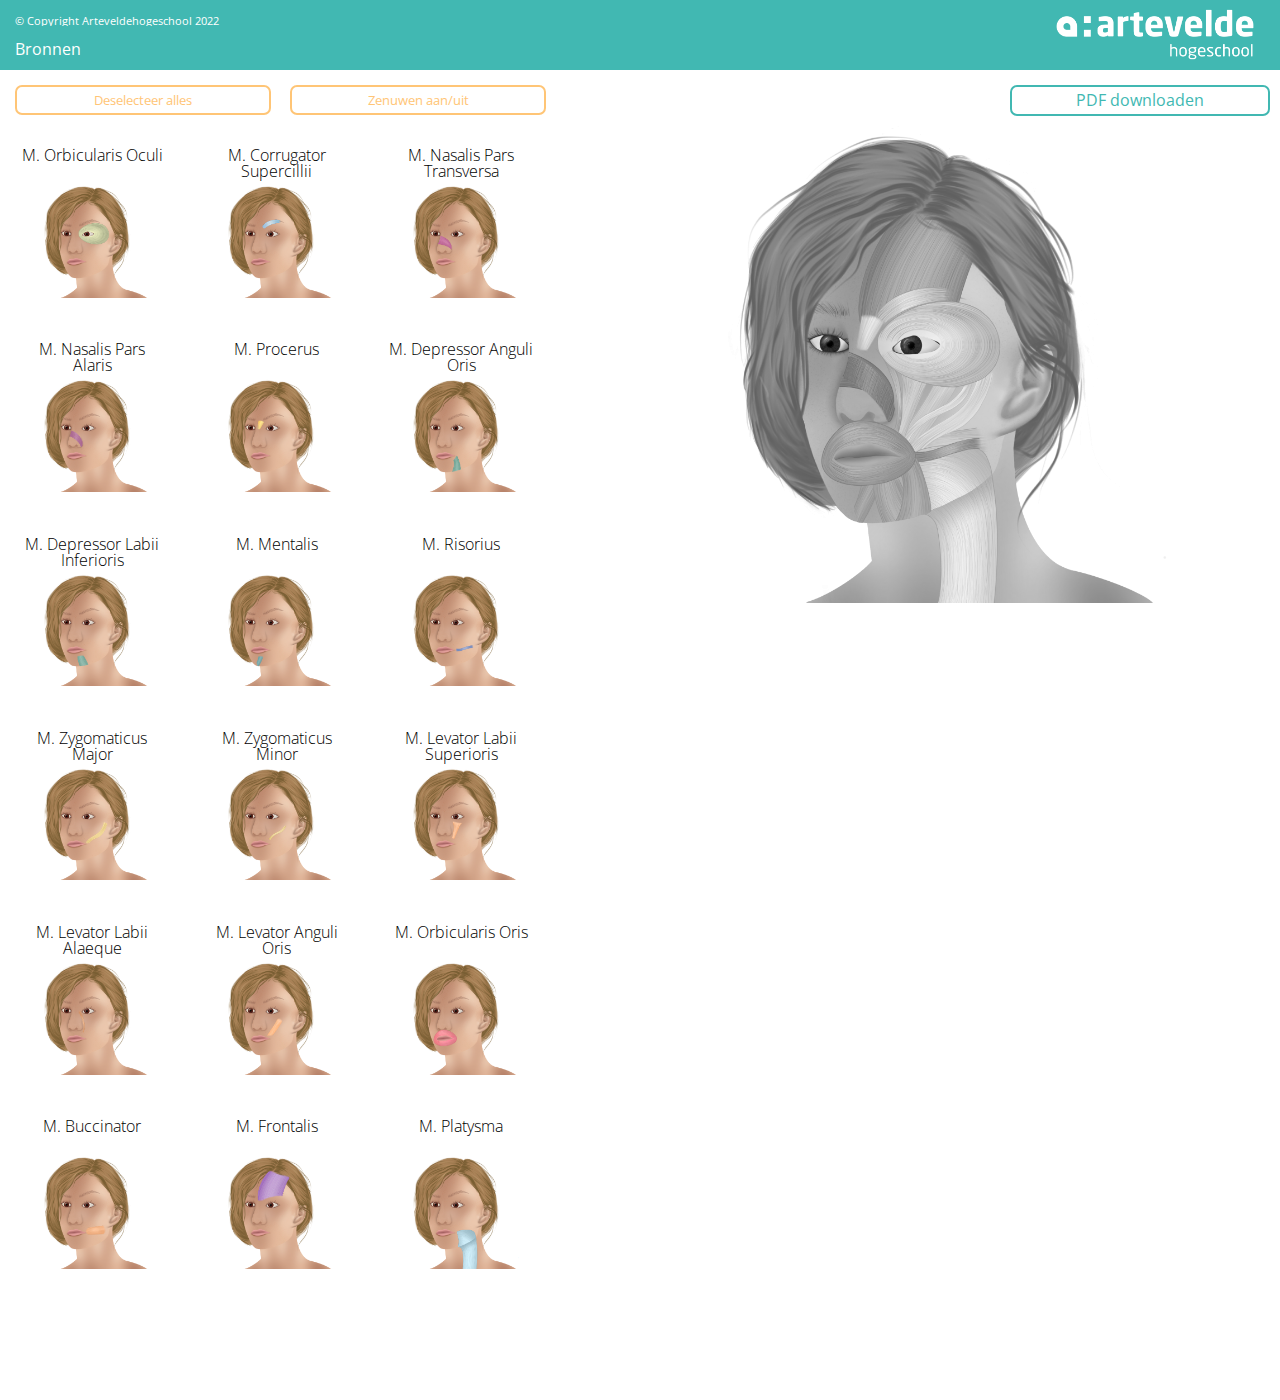
==== commit 608fe5f6: "favicon fix" ====
--- a/index.html
+++ b/index.html
@@ -7,7 +7,7 @@
         <title>Anatomie van het gezicht</title>
         <link rel="stylesheet" type="text/css" href="css/reset.css">
         <link rel="stylesheet" type="text/css" href="css/styles.css">
-        <link rel="icon" href="Favicoon.png">
+        <link rel="shortcut icon" type="image/png" href="Favicoon.png">
         <meta name="viewport" content="width=device-width, initial-scale=1">
 
 
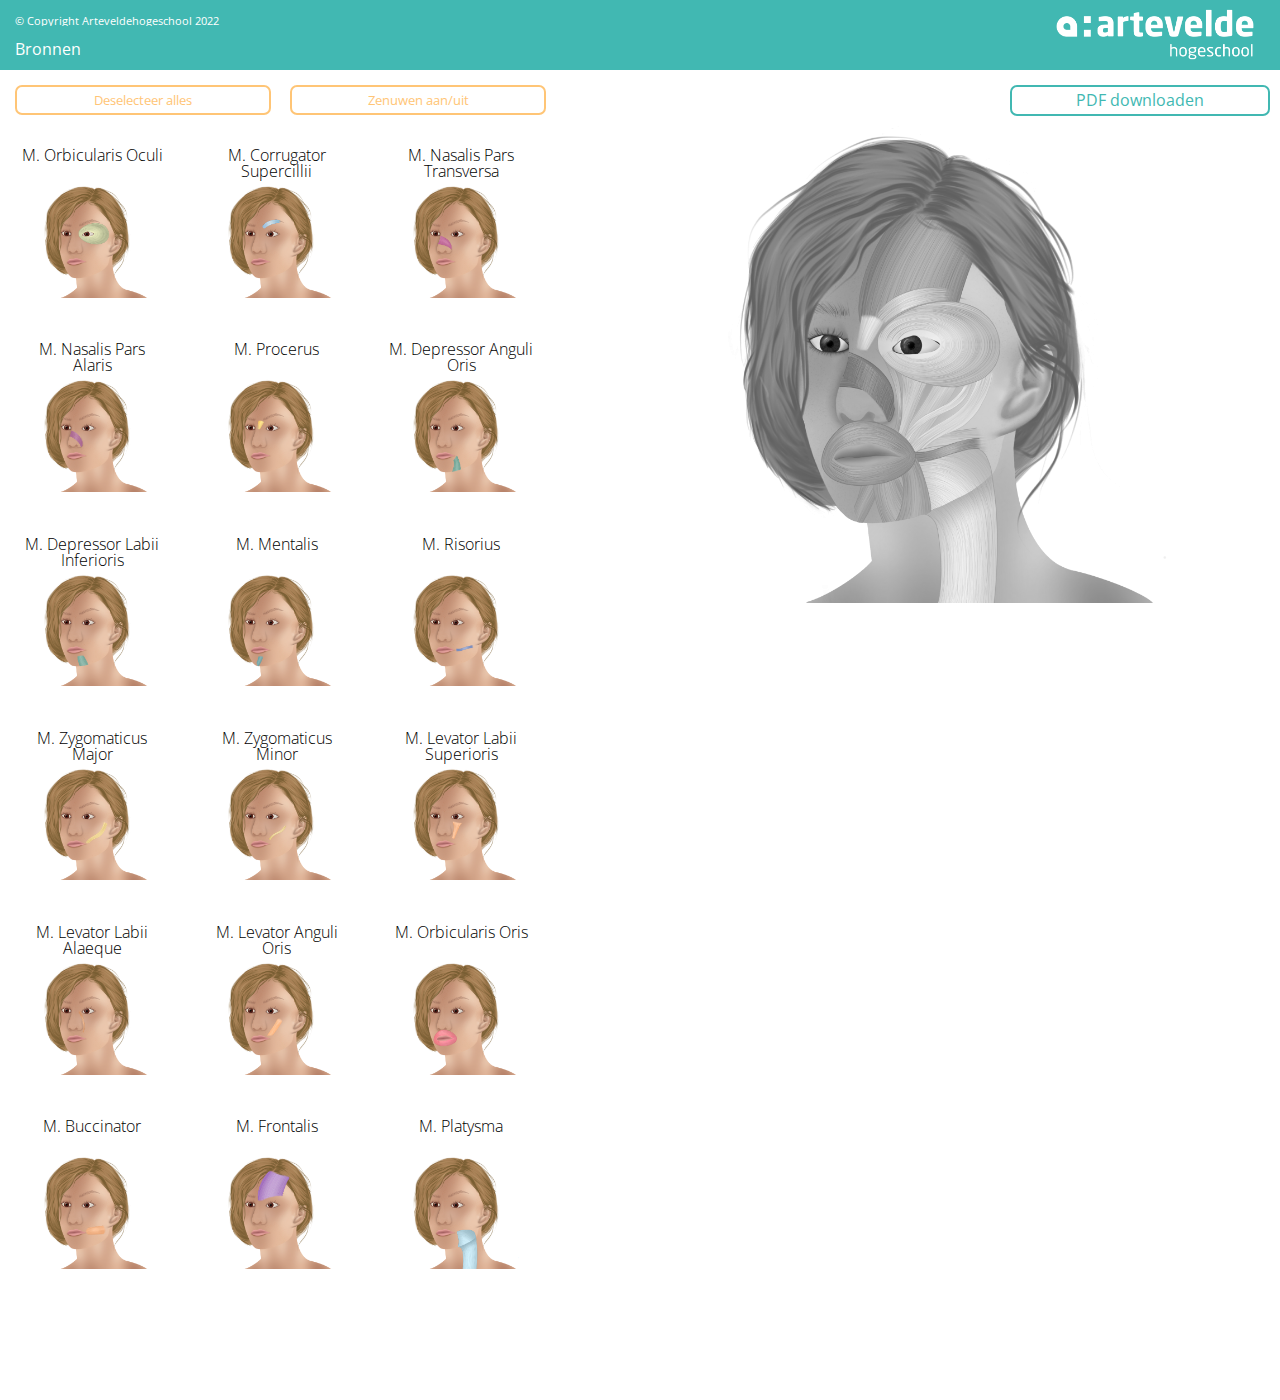
==== commit b1d48437: "changes" ====
--- a/index.html
+++ b/index.html
@@ -274,7 +274,7 @@
                 </div>
                 <div class="tekst orbicularisoculi">
                     <h2>M. Orbicularis Oculi</h2>
-                    <p>Sluit het oog; opent het traanzakje</p>
+                    <p>Sluit het oog; opent het traanzakje.</p>
                 </div>
                 <div class="tekst orbicularisoris">
                     <h2>M. Orbicularis Oris</h2>
